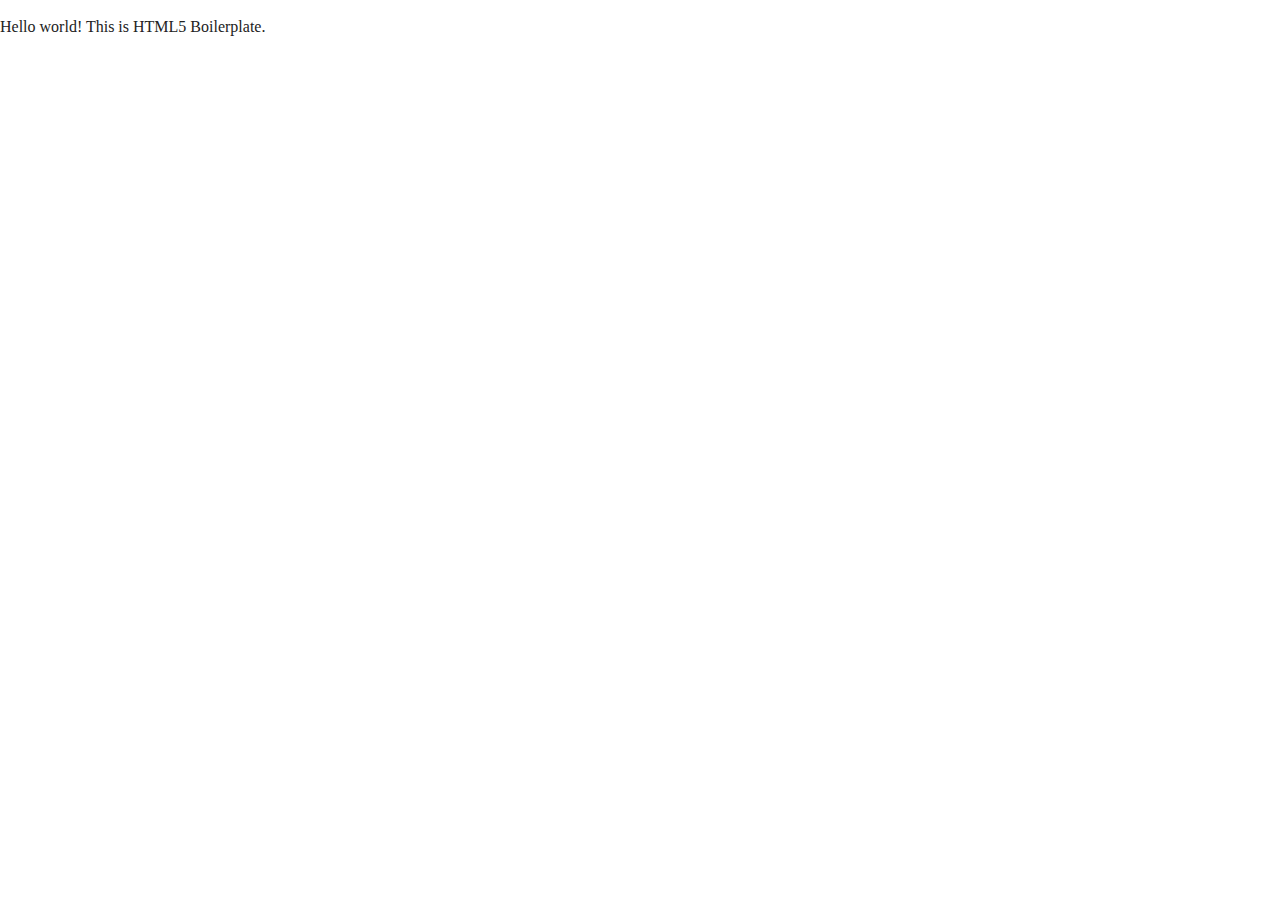
==== index.html @ d0cfb5a5 "Uploading all files" ====
<!doctype html>
<html class="no-js" lang="">

<head>
  <meta charset="utf-8">
  <meta http-equiv="x-ua-compatible" content="ie=edge">
  <title></title>
  <meta name="description" content="">
  <meta name="viewport" content="width=device-width, initial-scale=1, shrink-to-fit=no">

  <link rel="manifest" href="site.webmanifest">
  <link rel="apple-touch-icon" href="icon.png">
  <!-- Place favicon.ico in the root directory -->

  <link rel="stylesheet" href="css/normalize.css">
  <link rel="stylesheet" href="css/main.css">
</head>

<body>
  <!--[if lte IE 9]>
    <p class="browserupgrade">You are using an <strong>outdated</strong> browser. Please <a href="https://browsehappy.com/">upgrade your browser</a> to improve your experience and security.</p>
  <![endif]-->

  <!-- Add your site or application content here -->
  <p>Hello world! This is HTML5 Boilerplate.</p>
  <script src="js/vendor/modernizr-3.6.0.min.js"></script>
  <script src="https://code.jquery.com/jquery-3.3.1.min.js" integrity="sha256-FgpCb/KJQlLNfOu91ta32o/NMZxltwRo8QtmkMRdAu8=" crossorigin="anonymous"></script>
  <script>window.jQuery || document.write('<script src="js/vendor/jquery-3.3.1.min.js"><\/script>')</script>
  <script src="js/plugins.js"></script>
  <script src="js/main.js"></script>

  <!-- Google Analytics: change UA-XXXXX-Y to be your site's ID. -->
  <script>
    window.ga = function () { ga.q.push(arguments) }; ga.q = []; ga.l = +new Date;
    ga('create', 'UA-XXXXX-Y', 'auto'); ga('send', 'pageview')
  </script>
  <script src="https://www.google-analytics.com/analytics.js" async defer></script>
</body>

</html>
---- css/main.css ----
/*! HTML5 Boilerplate v6.1.0 | MIT License | https://html5boilerplate.com/ */

/*
 * What follows is the result of much research on cross-browser styling.
 * Credit left inline and big thanks to Nicolas Gallagher, Jonathan Neal,
 * Kroc Camen, and the H5BP dev community and team.
 */

/* ==========================================================================
   Base styles: opinionated defaults
   ========================================================================== */

html {
    color: #222;
    font-size: 1em;
    line-height: 1.4;
}

/*
 * Remove text-shadow in selection highlight:
 * https://twitter.com/miketaylr/status/12228805301
 *
 * Vendor-prefixed and regular ::selection selectors cannot be combined:
 * https://stackoverflow.com/a/16982510/7133471
 *
 * Customize the background color to match your design.
 */

::-moz-selection {
    background: #b3d4fc;
    text-shadow: none;
}

::selection {
    background: #b3d4fc;
    text-shadow: none;
}

/*
 * A better looking default horizontal rule
 */

hr {
    display: block;
    height: 1px;
    border: 0;
    border-top: 1px solid #ccc;
    margin: 1em 0;
    padding: 0;
}

/*
 * Remove the gap between audio, canvas, iframes,
 * images, videos and the bottom of their containers:
 * https://github.com/h5bp/html5-boilerplate/issues/440
 */

audio,
canvas,
iframe,
img,
svg,
video {
    vertical-align: middle;
}

/*
 * Remove default fieldset styles.
 */

fieldset {
    border: 0;
    margin: 0;
    padding: 0;
}

/*
 * Allow only vertical resizing of textareas.
 */

textarea {
    resize: vertical;
}

/* ==========================================================================
   Browser Upgrade Prompt
   ========================================================================== */

.browserupgrade {
    margin: 0.2em 0;
    background: #ccc;
    color: #000;
    padding: 0.2em 0;
}

/* ==========================================================================
   Author's custom styles
   ========================================================================== */

















/* ==========================================================================
   Helper classes
   ========================================================================== */

/*
 * Hide visually and from screen readers
 */

.hidden {
    display: none !important;
}

/*
 * Hide only visually, but have it available for screen readers:
 * https://snook.ca/archives/html_and_css/hiding-content-for-accessibility
 *
 * 1. For long content, line feeds are not interpreted as spaces and small width
 *    causes content to wrap 1 word per line:
 *    https://medium.com/@jessebeach/beware-smushed-off-screen-accessible-text-5952a4c2cbfe
 */

.visuallyhidden {
    border: 0;
    clip: rect(0 0 0 0);
    height: 1px;
    margin: -1px;
    overflow: hidden;
    padding: 0;
    position: absolute;
    width: 1px;
    white-space: nowrap; /* 1 */
}

/*
 * Extends the .visuallyhidden class to allow the element
 * to be focusable when navigated to via the keyboard:
 * https://www.drupal.org/node/897638
 */

.visuallyhidden.focusable:active,
.visuallyhidden.focusable:focus {
    clip: auto;
    height: auto;
    margin: 0;
    overflow: visible;
    position: static;
    width: auto;
    white-space: inherit;
}

/*
 * Hide visually and from screen readers, but maintain layout
 */

.invisible {
    visibility: hidden;
}

/*
 * Clearfix: contain floats
 *
 * For modern browsers
 * 1. The space content is one way to avoid an Opera bug when the
 *    `contenteditable` attribute is included anywhere else in the document.
 *    Otherwise it causes space to appear at the top and bottom of elements
 *    that receive the `clearfix` class.
 * 2. The use of `table` rather than `block` is only necessary if using
 *    `:before` to contain the top-margins of child elements.
 */

.clearfix:before,
.clearfix:after {
    content: " "; /* 1 */
    display: table; /* 2 */
}

.clearfix:after {
    clear: both;
}

/* ==========================================================================
   EXAMPLE Media Queries for Responsive Design.
   These examples override the primary ('mobile first') styles.
   Modify as content requires.
   ========================================================================== */

@media only screen and (min-width: 35em) {
    /* Style adjustments for viewports that meet the condition */
}

@media print,
       (-webkit-min-device-pixel-ratio: 1.25),
       (min-resolution: 1.25dppx),
       (min-resolution: 120dpi) {
    /* Style adjustments for high resolution devices */
}

/* ==========================================================================
   Print styles.
   Inlined to avoid the additional HTTP request:
   https://www.phpied.com/delay-loading-your-print-css/
   ========================================================================== */

@media print {
    *,
    *:before,
    *:after {
        background: transparent !important;
        color: #000 !important; /* Black prints faster */
        -webkit-box-shadow: none !important;
        box-shadow: none !important;
        text-shadow: none !important;
    }

    a,
    a:visited {
        text-decoration: underline;
    }

    a[href]:after {
        content: " (" attr(href) ")";
    }

    abbr[title]:after {
        content: " (" attr(title) ")";
    }

    /*
     * Don't show links that are fragment identifiers,
     * or use the `javascript:` pseudo protocol
     */

    a[href^="#"]:after,
    a[href^="javascript:"]:after {
        content: "";
    }

    pre {
        white-space: pre-wrap !important;
    }
    pre,
    blockquote {
        border: 1px solid #999;
        page-break-inside: avoid;
    }

    /*
     * Printing Tables:
     * http://css-discuss.incutio.com/wiki/Printing_Tables
     */

    thead {
        display: table-header-group;
    }

    tr,
    img {
        page-break-inside: avoid;
    }

    p,
    h2,
    h3 {
        orphans: 3;
        widows: 3;
    }

    h2,
    h3 {
        page-break-after: avoid;
    }
}
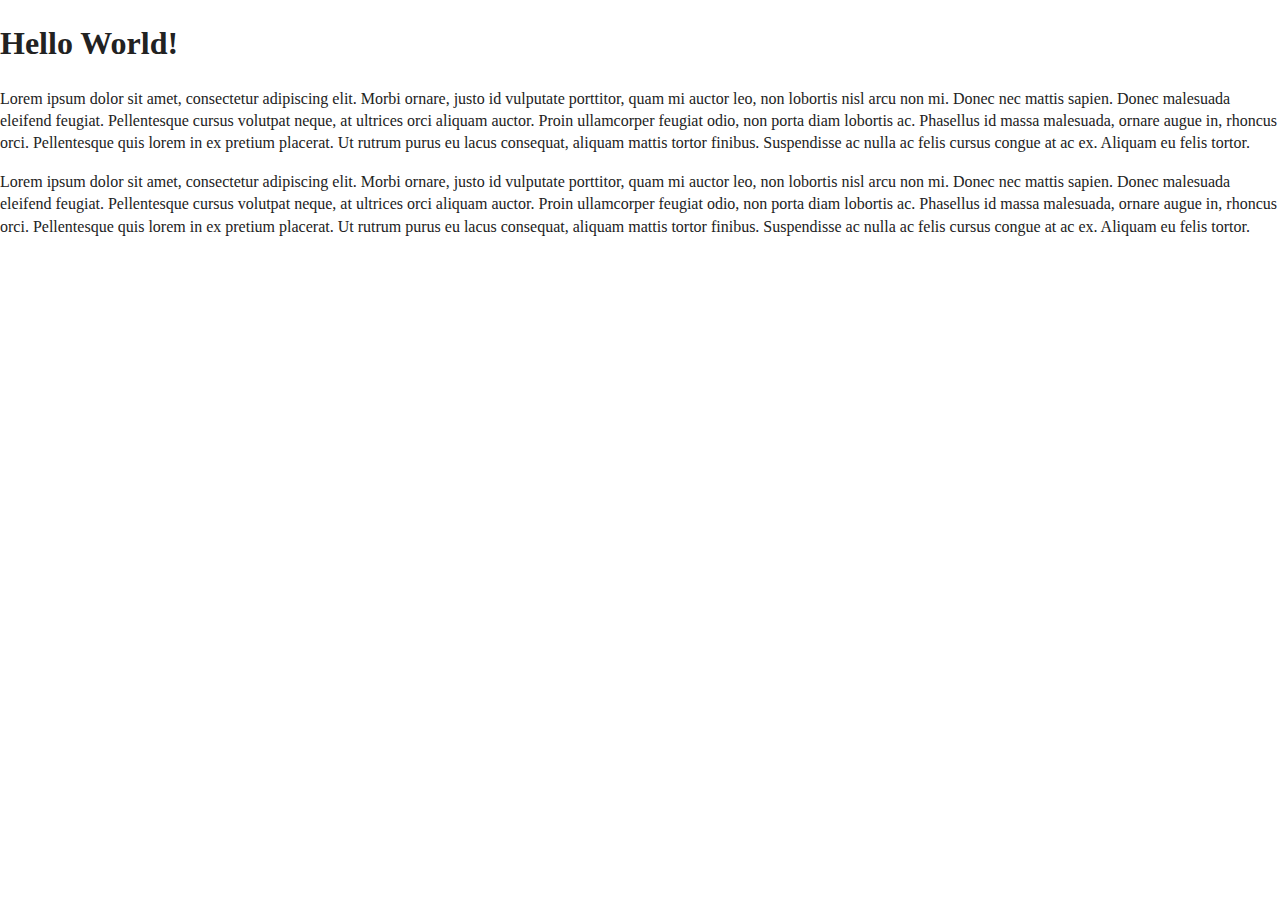
==== commit 5e3faa0c: "First Responsive Exercises" ====
--- a/index.html
+++ b/index.html
@@ -9,7 +9,6 @@
   <meta name="viewport" content="width=device-width, initial-scale=1, shrink-to-fit=no">
 
   <link rel="manifest" href="site.webmanifest">
-  <link rel="apple-touch-icon" href="icon.png">
   <!-- Place favicon.ico in the root directory -->
 
   <link rel="stylesheet" href="css/normalize.css">
@@ -22,7 +21,19 @@
   <![endif]-->
 
   <!-- Add your site or application content here -->
-  <p>Hello world! This is HTML5 Boilerplate.</p>
+
+<section class="MainContent">
+
+  <div class="HeroContent">
+    <h1>Hello World!</h1>
+    <p>Lorem ipsum dolor sit amet, consectetur adipiscing elit. Morbi ornare, justo id vulputate porttitor, quam mi auctor leo, non lobortis nisl arcu non mi. Donec nec mattis sapien. Donec malesuada eleifend feugiat. Pellentesque cursus volutpat neque, at ultrices orci aliquam auctor. <span class="boldme">Proin ullamcorper feugiat odio, non porta diam lobortis ac. </span>Phasellus id massa malesuada, ornare augue in, rhoncus orci. Pellentesque quis lorem in ex pretium placerat. Ut rutrum purus eu lacus consequat, aliquam mattis tortor finibus. Suspendisse ac nulla ac felis cursus congue at ac ex. Aliquam eu felis tortor.</p>
+
+    <p>Lorem ipsum dolor sit amet, consectetur adipiscing elit. Morbi ornare, justo id vulputate porttitor, quam mi auctor leo, non lobortis nisl arcu non mi. Donec nec mattis sapien. <span class="italicizeme">Donec malesuada eleifend feugiat.</span> Pellentesque cursus volutpat neque, at ultrices orci aliquam auctor. Proin ullamcorper feugiat odio, non porta diam lobortis ac. Phasellus id massa malesuada, ornare augue in, rhoncus orci. Pellentesque quis lorem in ex pretium placerat. Ut rutrum purus eu lacus consequat, aliquam mattis tortor finibus. Suspendisse ac nulla ac felis cursus congue at ac ex. Aliquam eu felis tortor.</p>
+  </div>
+
+</section>
+
+
   <script src="js/vendor/modernizr-3.6.0.min.js"></script>
   <script src="https://code.jquery.com/jquery-3.3.1.min.js" integrity="sha256-FgpCb/KJQlLNfOu91ta32o/NMZxltwRo8QtmkMRdAu8=" crossorigin="anonymous"></script>
   <script>window.jQuery || document.write('<script src="js/vendor/jquery-3.3.1.min.js"><\/script>')</script>
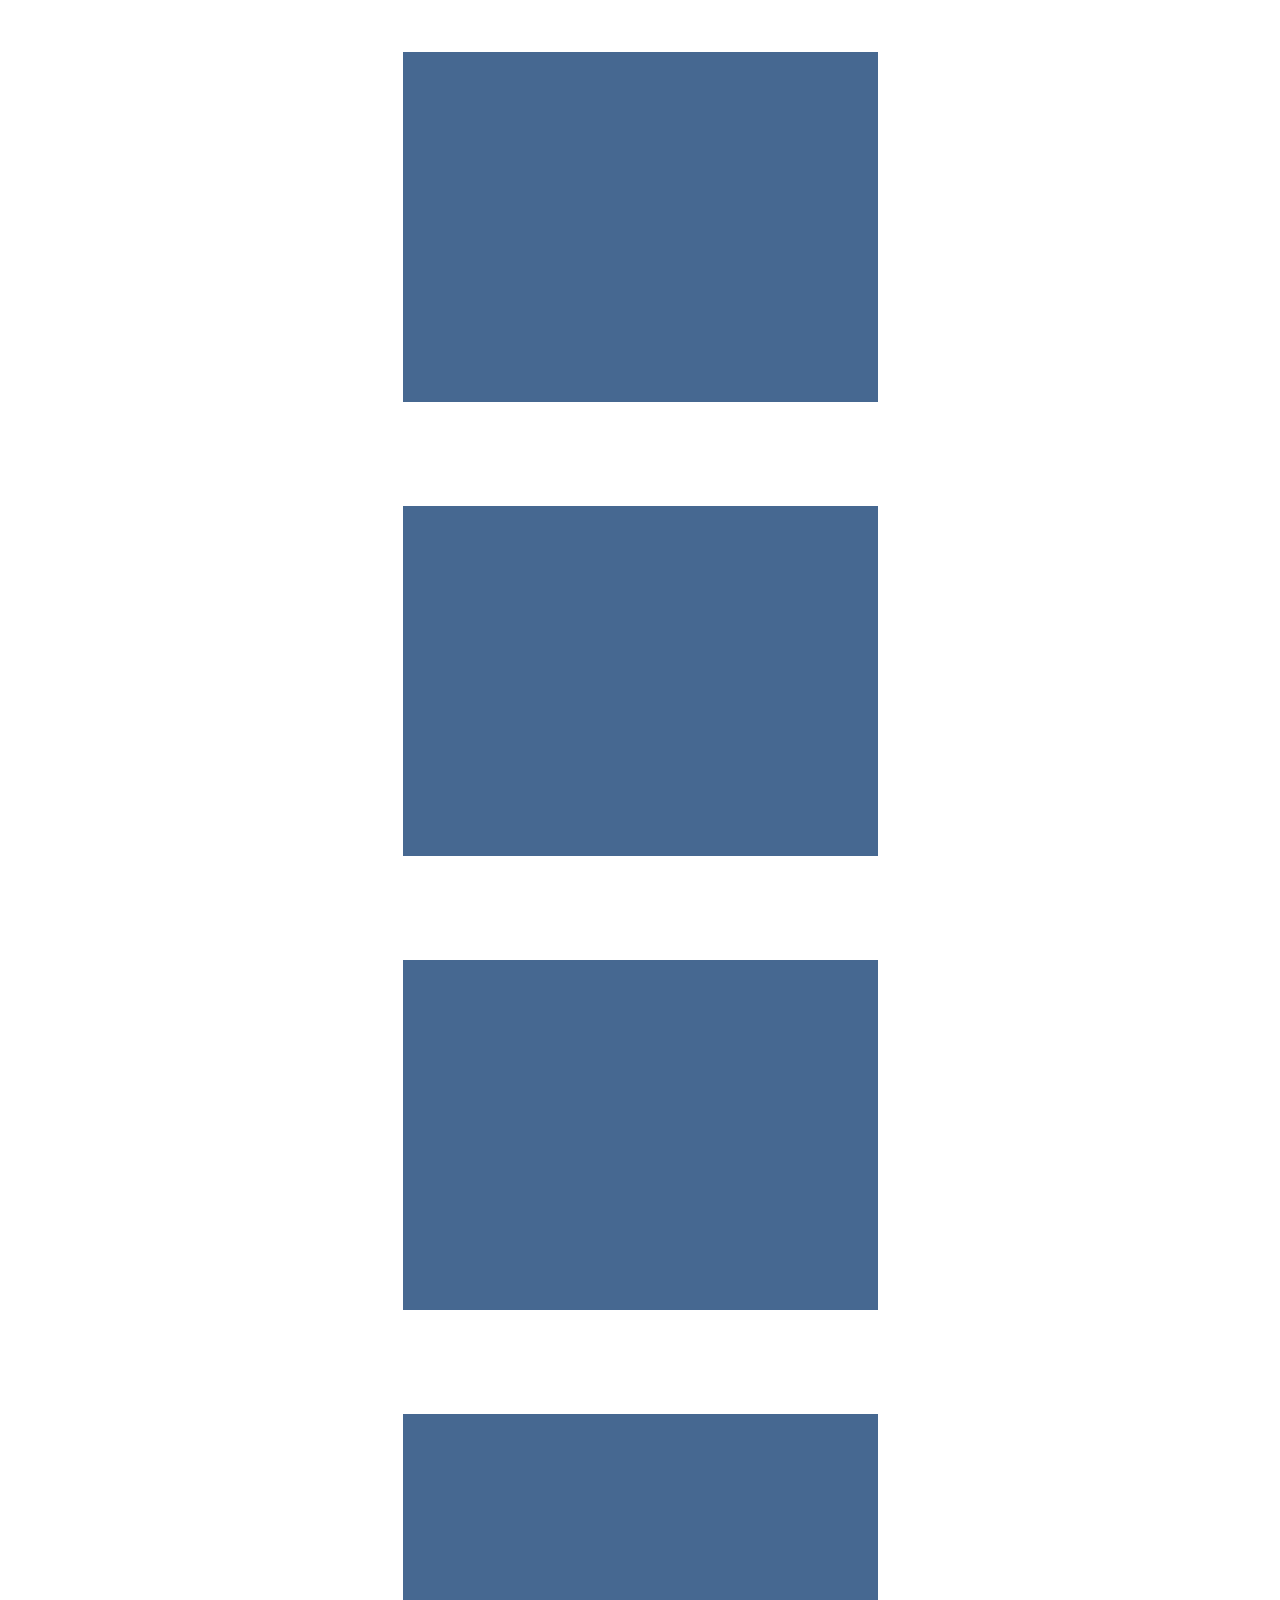
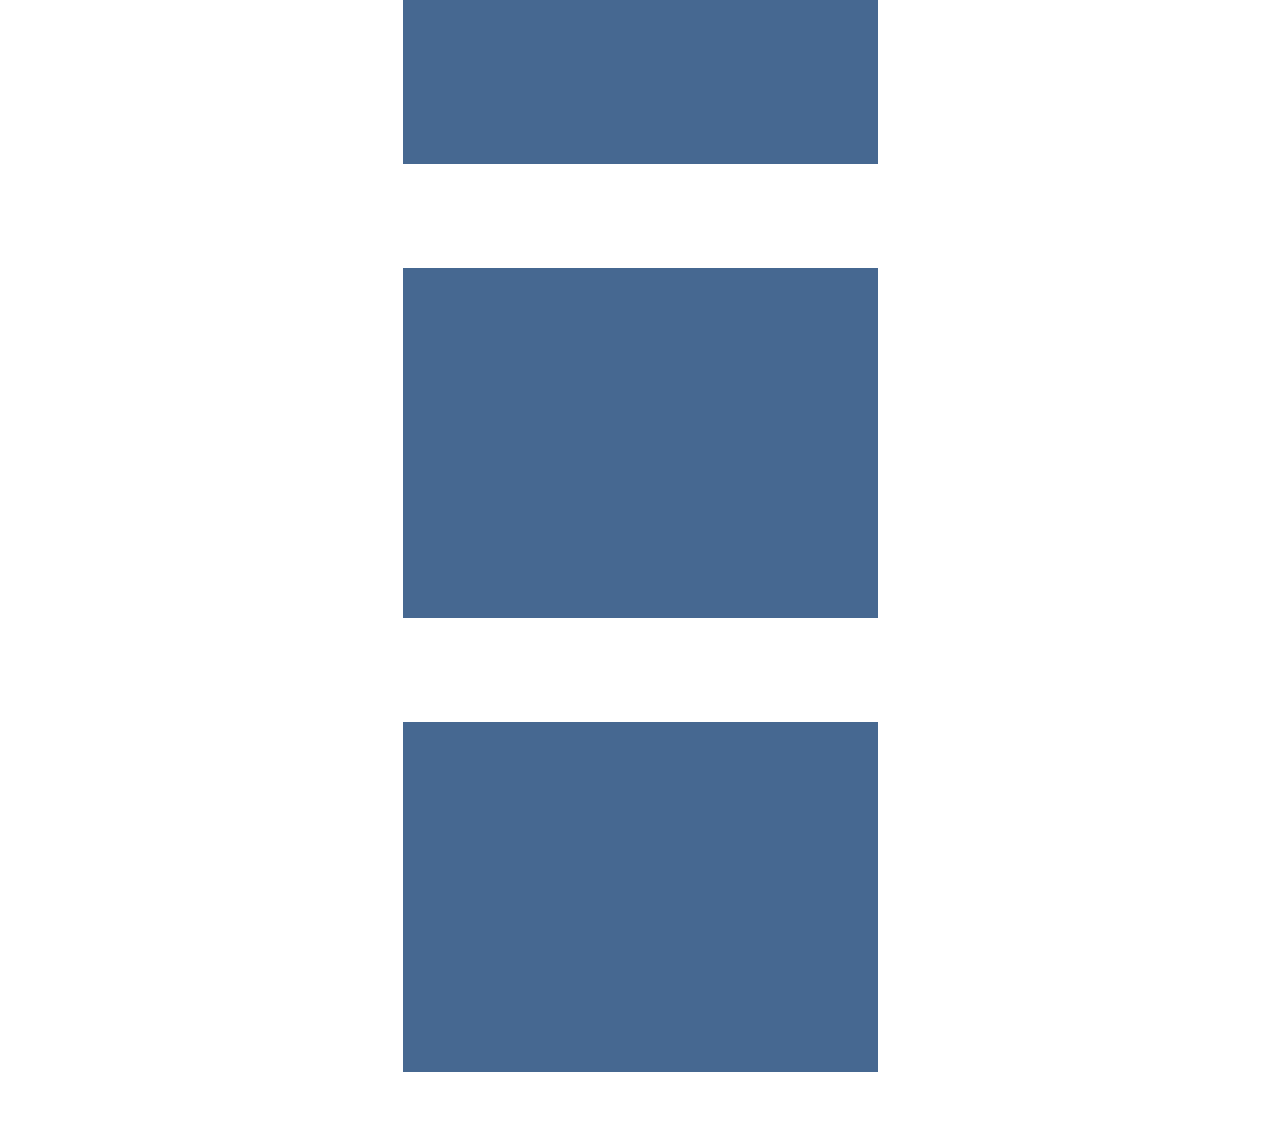
==== commit 9063aa2e: "Added Class Files" ====
--- a/index.html
+++ b/index.html
@@ -25,10 +25,12 @@
 <section class="MainContent">
 
   <div class="HeroContent">
-    <h1>Hello World!</h1>
-    <p>Lorem ipsum dolor sit amet, consectetur adipiscing elit. Morbi ornare, justo id vulputate porttitor, quam mi auctor leo, non lobortis nisl arcu non mi. Donec nec mattis sapien. Donec malesuada eleifend feugiat. Pellentesque cursus volutpat neque, at ultrices orci aliquam auctor. <span class="boldme">Proin ullamcorper feugiat odio, non porta diam lobortis ac. </span>Phasellus id massa malesuada, ornare augue in, rhoncus orci. Pellentesque quis lorem in ex pretium placerat. Ut rutrum purus eu lacus consequat, aliquam mattis tortor finibus. Suspendisse ac nulla ac felis cursus congue at ac ex. Aliquam eu felis tortor.</p>
-
-    <p>Lorem ipsum dolor sit amet, consectetur adipiscing elit. Morbi ornare, justo id vulputate porttitor, quam mi auctor leo, non lobortis nisl arcu non mi. Donec nec mattis sapien. <span class="italicizeme">Donec malesuada eleifend feugiat.</span> Pellentesque cursus volutpat neque, at ultrices orci aliquam auctor. Proin ullamcorper feugiat odio, non porta diam lobortis ac. Phasellus id massa malesuada, ornare augue in, rhoncus orci. Pellentesque quis lorem in ex pretium placerat. Ut rutrum purus eu lacus consequat, aliquam mattis tortor finibus. Suspendisse ac nulla ac felis cursus congue at ac ex. Aliquam eu felis tortor.</p>
+    <div class="CoolBox"></div>
+    <div class="CoolBox"></div>
+    <div class="CoolBox"></div>
+    <div class="CoolBox"></div>
+    <div class="CoolBox"></div>
+    <div class="CoolBox"></div>
   </div>
 
 </section>
--- a/css/main.css
+++ b/css/main.css
@@ -97,14 +97,22 @@
    Author's custom styles
    ========================================================================== */
 
-
-
-
-
-
-
-
-
+.MainContent{
+  width: 100%;
+  height: 100%;
+  position: relative;
+}
+
+.HeroContent{
+  display: flex;
+  justify-content: center;
+  align-items: center;
+  margin: 0 auto;
+}
+
+.CoolBox{
+
+}
 
 
 
@@ -199,8 +207,68 @@
    Modify as content requires.
    ========================================================================== */
 
-@media only screen and (min-width: 35em) {
+@media (max-width: 1440px) and (min-width: 769px){
     /* Style adjustments for viewports that meet the condition */
+
+    .HeroContent{
+      display: flex;
+      justify-content: center;
+      align-items: center;
+      margin: 0 auto;
+      flex-wrap: wrap;
+      flex-direction: row;
+      width: 100%;
+    }
+
+.CoolBox{
+  width: 475px;
+  height: 350px;
+  background-color: #466891;
+  margin: 52px 93px 52px 93px;
+}
+}
+
+@media (max-width: 768px) and (min-width: 376px) {
+    /* Style adjustments for viewports that meet the condition */
+
+    .HeroContent{
+      display: flex;
+      justify-content: center;
+      align-items: center;
+      margin: 0 auto;
+      flex-wrap: wrap;
+      flex-direction: row;
+      width: 100%;
+    }
+
+.CoolBox{
+  width: 185px;
+  height: 190px;
+  background-color: #da4a4a;
+  margin: 32px;
+}
+}
+
+@media (max-width: 375px) and (min-width: 0px) {
+    /* Style adjustments for viewports that meet the condition */
+
+    .HeroContent{
+      display: flex;
+      justify-content: center;
+      align-items: center;
+      margin: 0 auto;
+  
+      flex-direction: column;
+      width: 80%;
+    }
+
+.CoolBox{
+  width: 228px;
+  height: 190px;
+  background-color: #4db199;
+  margin: 54px;
+}
+
 }
 
 @media print,
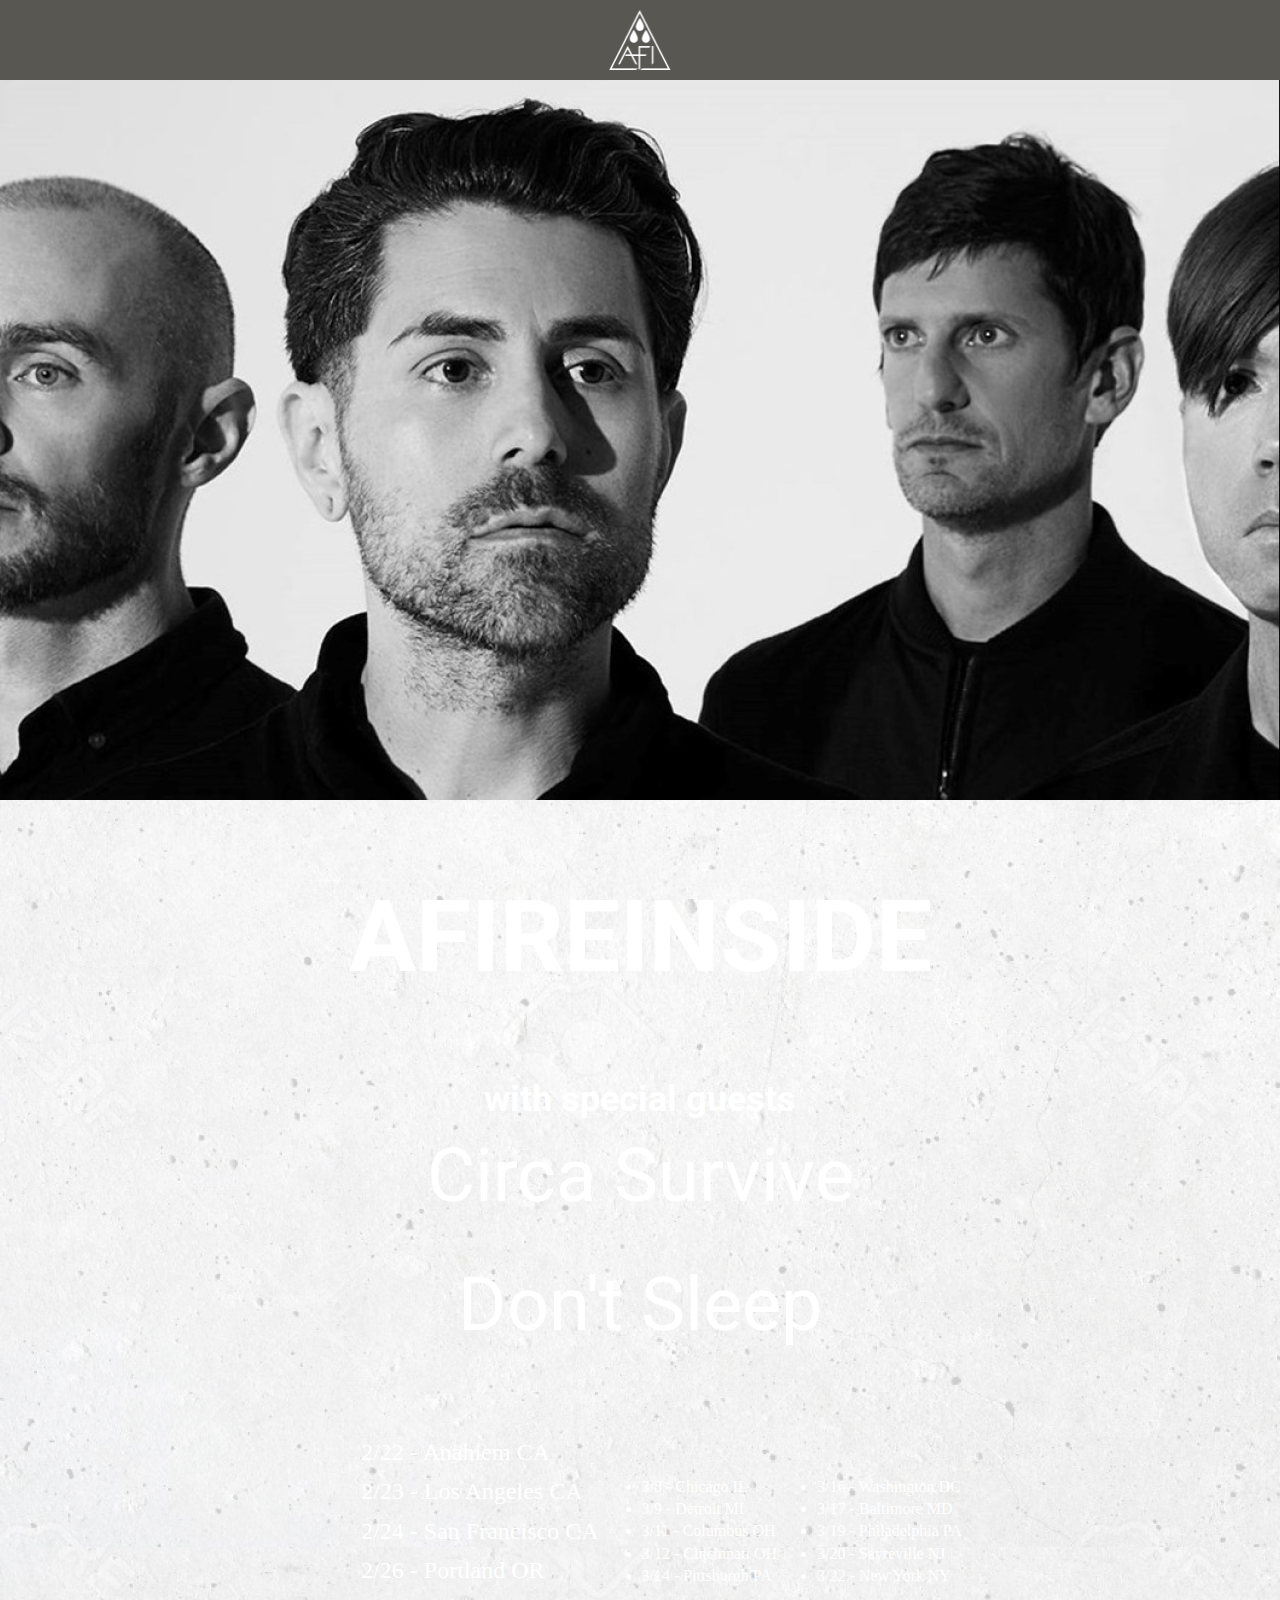
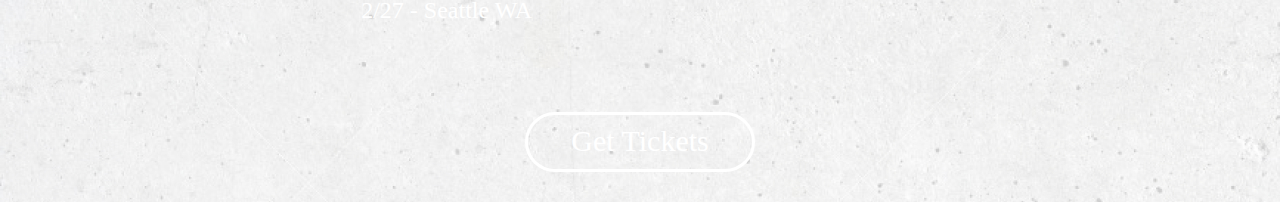
==== commit ad8e1793: "2/6/19 Band Project" ====
--- a/index.html
+++ b/index.html
@@ -15,22 +15,61 @@
   <link rel="stylesheet" href="css/main.css">
 </head>
 
-<body>
+<body class="concrete_overlay">
   <!--[if lte IE 9]>
     <p class="browserupgrade">You are using an <strong>outdated</strong> browser. Please <a href="https://browsehappy.com/">upgrade your browser</a> to improve your experience and security.</p>
   <![endif]-->
 
   <!-- Add your site or application content here -->
 
-<section class="MainContent">
+<header>
+<img src="img/afilogo.png" alt="A Fire Inside Logo" class="header_logo">
+</header>
 
-  <div class="HeroContent">
-    <div class="CoolBox"></div>
-    <div class="CoolBox"></div>
-    <div class="CoolBox"></div>
-    <div class="CoolBox"></div>
-    <div class="CoolBox"></div>
-    <div class="CoolBox"></div>
+<section class="HeroSection">
+
+</section>
+
+<section class="Concert_Details">
+  <div class="Lineup">
+    <h1>afireinside</h1>
+    <p>with special guests</p>
+    <h2>Circa Survive</h2>
+    <h2>Don't Sleep</h2>
+  </div>
+
+  <div class="Concert_Dates">
+    <div class="Dates">
+      <ul>
+        <li>2/22 - Anahiem CA</li>
+        <li>2/23 - Los Angeles CA</li>
+        <li>2/24 - San Francisco CA</li>
+        <li>2/26 - Portland OR</li>
+        <li>2/27 - Seattle WA</li>
+      </ul>
+    </div>
+
+    <div class="Dates">
+      <li>3/8 - Chicago IL</li>
+      <li>3/9 - Detroit MI</li>
+      <li>3/11 - Columbus OH</li>
+      <li>3/12 - Cincinnati OH</li>
+      <li>3/14 - Pittsburgh PA</li>
+    </div>
+
+    <div class="Dates">
+      <li>3/16 - Washington DC</li>
+      <li>3/17 - Baltimore MD</li>
+      <li>3/19 - Philadelphia PA</li>
+      <li>3/20 - Sayreville NJ</li>
+      <li>3/22 - New York NY</li>
+    </div>
+  </div>
+
+  <div class="Tickets">
+<a href="https://ticketmaster.com" title="Ticketmaster">
+  <button>Get Tickets</button>
+</a>
   </div>
 
 </section>
--- a/css/main.css
+++ b/css/main.css
@@ -9,6 +9,8 @@
 /* ==========================================================================
    Base styles: opinionated defaults
    ========================================================================== */
+
+@import url('https://fonts.googleapis.com/css?family=Roboto:400,500,700,900');
 
 html {
     color: #222;
@@ -97,29 +99,141 @@
    Author's custom styles
    ========================================================================== */
 
-.MainContent{
+/* Global Body Styles */
+
+body{
+  background-color: #585752
+  font-family: 'Roboto', sans-serif;
+}
+
+.concrete_overlay{
+background-image: url('../img/Textured_Background.jpg');
+background-repeat: repeat;
+}
+
+/* Header */
+
+header{
+  background-color: #585752;
   width: 100%;
-  height: 100%;
-  position: relative;
-}
-
-.HeroContent{
+  height: 80px;
   display: flex;
   justify-content: center;
   align-items: center;
   margin: 0 auto;
 }
 
-.CoolBox{
-
-}
-
-
-
-
-
-
-
+.header_logo{
+
+  width: 62.7px;
+  height: auto;
+}
+
+/* Hero Section Style */
+
+.HeroSection{
+  background-image: url('../img/AFI_hero.jpg');
+  width: 100%;
+  height: 720px;
+  background-position: center;
+  background-size: cover;
+  background-repeat: no-repeat;
+  overflow: hidden;
+}
+
+/* Concert Details Section */
+
+.Concert_Details{
+  width: 100%;
+  display: flex;
+  justify-content: center;
+  align-items: center;
+  margin: 0 auto;
+  flex-direction: column;
+}
+
+.Lineup{
+  display: flex;
+  justify-content: center;
+  align-items: center;
+  margin: 0 auto;
+  color: #fff;
+  flex-direction: column;
+  font-family: 'Roboto', sans-serif;
+}
+
+.Lineup h1{
+  font-size: 100px;
+  text-transform: uppercase;
+}
+
+.Lineup p{
+  font-size: 36px;
+  font-weight: 700;
+  margin: 0;
+}
+
+.Lineup h2{
+  font-size: 74px;
+  font-weight: 400;
+  margin: 0 0 25px 0
+}
+
+.Concert_Dates{
+  width: 90%;
+  display: flex;
+  justify-content: center;
+  align-items: center;
+  margin: 0 auto;
+  padding: 15px;
+  color: #fff;
+}
+
+.Dates{
+  margin: 20px;
+  font-weight: 500;
+}
+
+.Dates ul{
+  list-style: none;
+}
+
+.Dates ul li{
+  padding: 3px;
+  font-size: 24px;
+}
+
+/* Tickets */
+
+.Tickets{
+  width: 100%;
+  display: flex;
+  justify-content: center;
+  align-items: center;
+  margin: 0 auto;
+}
+
+.Tickets button{
+  width: 230px;
+  height: 60px;
+  border: 3px solid #fff;
+  border-radius: 35px;
+  background-color: rgba(0,0,0,0);
+  margin: 30px;
+  color: #fff;
+}
+
+.Tickets button:hover{
+  border: 3px solid #f89500;
+  color: #f89500;
+  cursor: pointer;
+}
+
+.Tickets a{
+  color: #fff;
+  font-weight: 900;
+  font-size: 30px;
+}
 
 /* ==========================================================================
    Helper classes
@@ -207,69 +321,38 @@
    Modify as content requires.
    ========================================================================== */
 
-@media (max-width: 1440px) and (min-width: 769px){
+@media screen and (max-width: 1280px){
     /* Style adjustments for viewports that meet the condition */
 
-    .HeroContent{
-      display: flex;
-      justify-content: center;
-      align-items: center;
-      margin: 0 auto;
-      flex-wrap: wrap;
-      flex-direction: row;
-      width: 100%;
-    }
-
-.CoolBox{
-  width: 475px;
-  height: 350px;
-  background-color: #466891;
-  margin: 52px 93px 52px 93px;
-}
-}
-
-@media (max-width: 768px) and (min-width: 376px) {
+
+}
+
+@media screen and (max-width: 1024px) {
     /* Style adjustments for viewports that meet the condition */
 
-    .HeroContent{
-      display: flex;
-      justify-content: center;
-      align-items: center;
-      margin: 0 auto;
-      flex-wrap: wrap;
-      flex-direction: row;
-      width: 100%;
-    }
-
-.CoolBox{
-  width: 185px;
-  height: 190px;
-  background-color: #da4a4a;
-  margin: 32px;
-}
-}
-
-@media (max-width: 375px) and (min-width: 0px) {
+
+}
+
+@media screen and (max-width: 768px) {
     /* Style adjustments for viewports that meet the condition */
 
-    .HeroContent{
-      display: flex;
-      justify-content: center;
-      align-items: center;
-      margin: 0 auto;
-  
-      flex-direction: column;
-      width: 80%;
-    }
-
-.CoolBox{
-  width: 228px;
-  height: 190px;
-  background-color: #4db199;
-  margin: 54px;
-}
-
-}
+    header{
+      height: 100px;
+    }
+
+    .header_logo{
+      width: 80px;
+    }
+
+
+}
+
+@media screen and (max-width: 360px) {
+    /* Style adjustments for viewports that meet the condition */
+
+
+}
+
 
 @media print,
        (-webkit-min-device-pixel-ratio: 1.25),
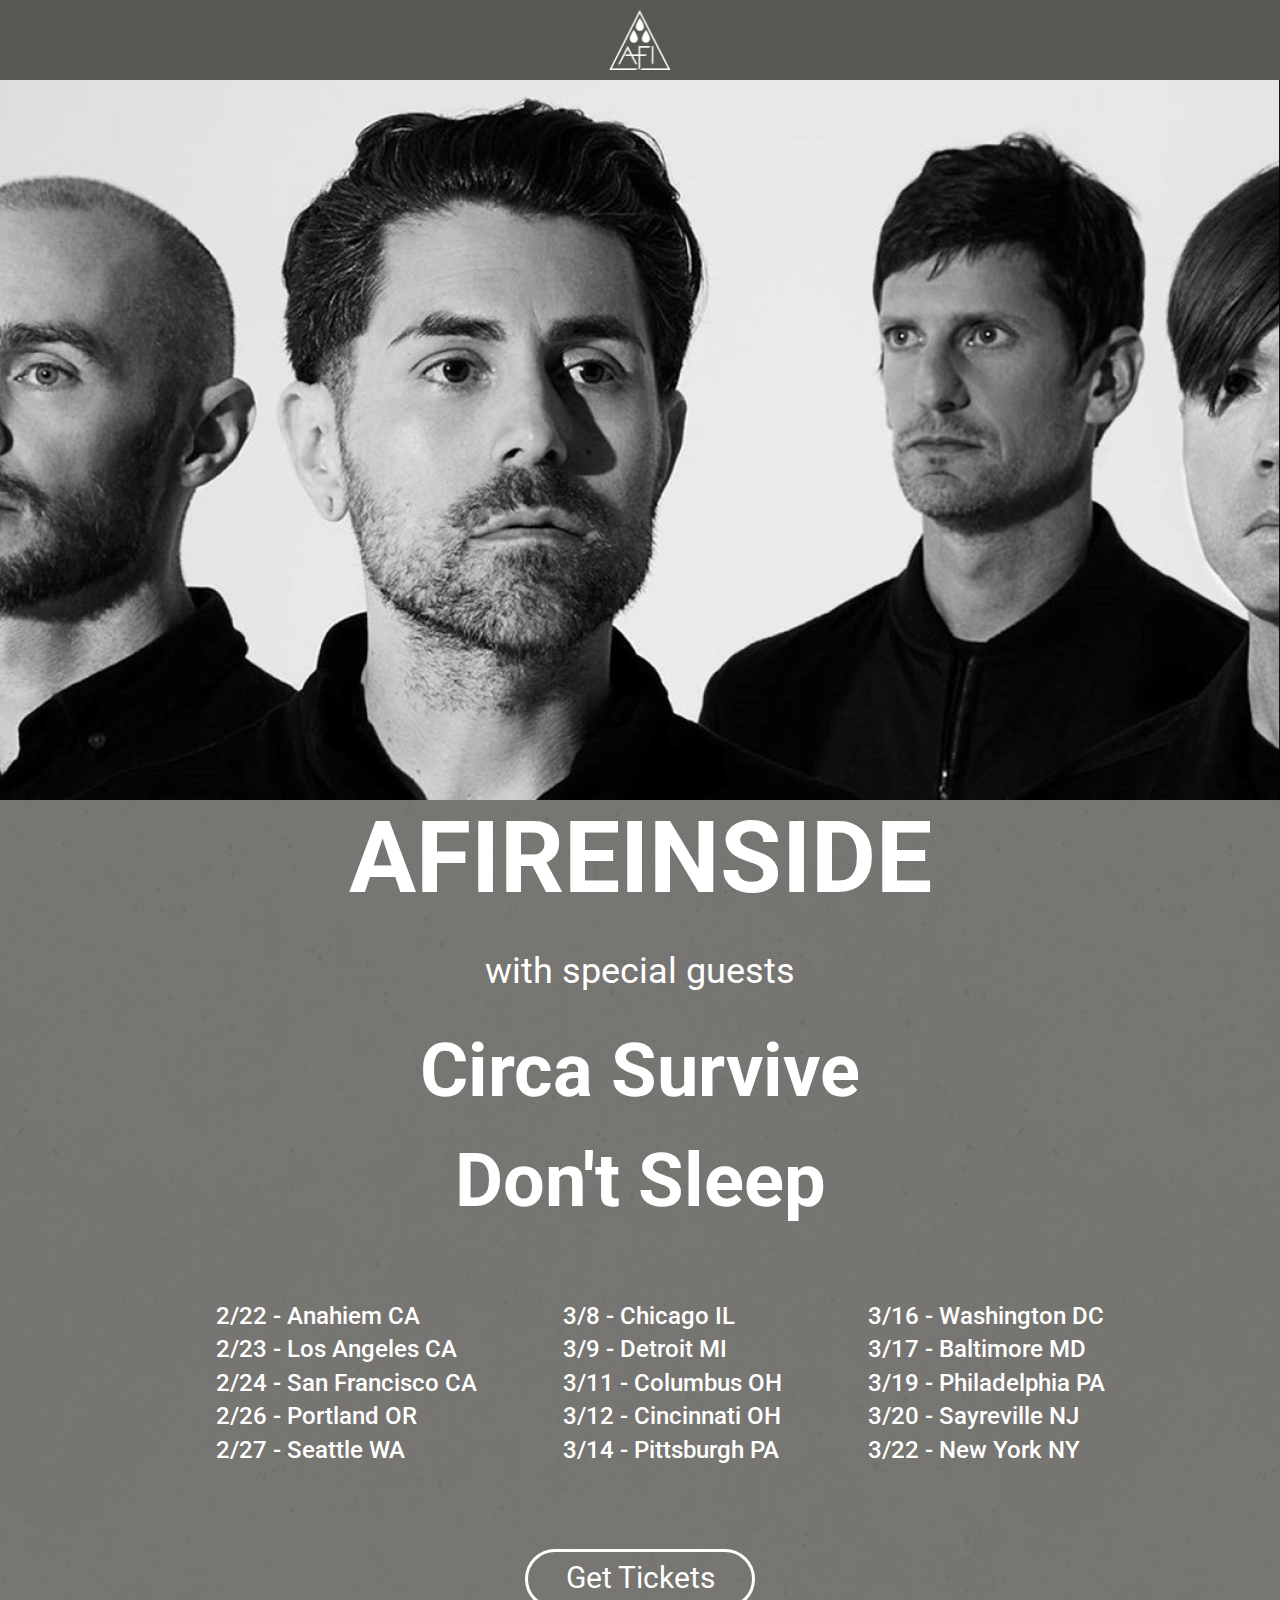
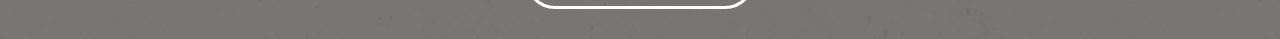
==== commit e138dc1d: "Final Show Poster" ====
--- a/index.html
+++ b/index.html
@@ -11,8 +11,8 @@
   <link rel="manifest" href="site.webmanifest">
   <!-- Place favicon.ico in the root directory -->
 
+  <link rel="stylesheet" href="css/main.css">
   <link rel="stylesheet" href="css/normalize.css">
-  <link rel="stylesheet" href="css/main.css">
 </head>
 
 <body class="concrete_overlay">
@@ -22,71 +22,71 @@
 
   <!-- Add your site or application content here -->
 
-<header>
-<img src="img/afilogo.png" alt="A Fire Inside Logo" class="header_logo">
-</header>
+ <header>
+   <img src="img/afilogo.png" alt="A Fire Inside Logo" class="header_logo">
+ </header>
 
-<section class="HeroSection">
+ <section class="HeroSection">
 
-</section>
+ </section>
 
-<section class="Concert_Details">
-  <div class="Lineup">
-    <h1>afireinside</h1>
-    <p>with special guests</p>
-    <h2>Circa Survive</h2>
-    <h2>Don't Sleep</h2>
-  </div>
+ <section class="Concert_Details">
 
-  <div class="Concert_Dates">
-    <div class="Dates">
-      <ul>
-        <li>2/22 - Anahiem CA</li>
-        <li>2/23 - Los Angeles CA</li>
-        <li>2/24 - San Francisco CA</li>
-        <li>2/26 - Portland OR</li>
-        <li>2/27 - Seattle WA</li>
-      </ul>
-    </div>
+   <div class="Lineup">
+     <h1>afireinside</h1>
+     <p>with special guests</p>
+     <h2>Circa Survive</h2>
+     <h2>Don't Sleep</h2>
+   </div>
 
-    <div class="Dates">
-      <li>3/8 - Chicago IL</li>
-      <li>3/9 - Detroit MI</li>
-      <li>3/11 - Columbus OH</li>
-      <li>3/12 - Cincinnati OH</li>
-      <li>3/14 - Pittsburgh PA</li>
-    </div>
+   <div class="Concert_Dates">
+     <div class="Dates">
+       <ul>
+         <li>2/22 - Anahiem CA</li>
+         <li>2/23 - Los Angeles CA</li>
+         <li>2/24 - San Francisco CA</li>
+         <li>2/26 - Portland OR</li>
+         <li>2/27 - Seattle WA</li>
+       </ul>
+     </div>
 
-    <div class="Dates">
-      <li>3/16 - Washington DC</li>
-      <li>3/17 - Baltimore MD</li>
-      <li>3/19 - Philadelphia PA</li>
-      <li>3/20 - Sayreville NJ</li>
-      <li>3/22 - New York NY</li>
-    </div>
-  </div>
+     <div class="Dates">
+       <ul>
+         <li>3/8 - Chicago IL</li>
+         <li>3/9 - Detroit MI</li>
+         <li>3/11 - Columbus OH</li>
+         <li>3/12 - Cincinnati OH</li>
+         <li>3/14 - Pittsburgh PA</li>
+       </ul>
+     </div>
 
-  <div class="Tickets">
-<a href="https://ticketmaster.com" title="Ticketmaster">
-  <button>Get Tickets</button>
-</a>
-  </div>
+     <div class="Dates">
+       <ul>
+         <li>3/16 - Washington DC</li>
+         <li>3/17 - Baltimore MD</li>
+         <li>3/19 - Philadelphia PA</li>
+         <li>3/20 - Sayreville NJ</li>
+         <li>3/22 - New York NY</li>
+       </ul>
+     </div>
+   </div>
 
-</section>
+   <div class="Tickets">
+     <a href="https://ticketmaster.com" title="Ticketmaster">
+        <button>Get Tickets</button>
+     </a>
+   </div>
+
+ </section>
 
 
+  <!-- Add all of your scripts below-->
   <script src="js/vendor/modernizr-3.6.0.min.js"></script>
   <script src="https://code.jquery.com/jquery-3.3.1.min.js" integrity="sha256-FgpCb/KJQlLNfOu91ta32o/NMZxltwRo8QtmkMRdAu8=" crossorigin="anonymous"></script>
   <script>window.jQuery || document.write('<script src="js/vendor/jquery-3.3.1.min.js"><\/script>')</script>
   <script src="js/plugins.js"></script>
   <script src="js/main.js"></script>
 
-  <!-- Google Analytics: change UA-XXXXX-Y to be your site's ID. -->
-  <script>
-    window.ga = function () { ga.q.push(arguments) }; ga.q = []; ga.l = +new Date;
-    ga('create', 'UA-XXXXX-Y', 'auto'); ga('send', 'pageview')
-  </script>
-  <script src="https://www.google-analytics.com/analytics.js" async defer></script>
 </body>
 
 </html>
--- a/css/main.css
+++ b/css/main.css
@@ -10,6 +10,7 @@
    Base styles: opinionated defaults
    ========================================================================== */
 
+@import url('https://fonts.googleapis.com/css?family=Raleway:400,700');
 @import url('https://fonts.googleapis.com/css?family=Roboto:400,500,700,900');
 
 html {
@@ -102,13 +103,14 @@
 /* Global Body Styles */
 
 body{
-  background-color: #585752
-  font-family: 'Roboto', sans-serif;
+background-color: #585752;
+font-family: 'Roboto', sans-serif;
 }
 
 .concrete_overlay{
-background-image: url('../img/Textured_Background.jpg');
-background-repeat: repeat;
+  background-image: url('../img/Textured_Background.png');
+  background-repeat: repeat;
+  width: 100%;
 }
 
 /* Header */
@@ -124,12 +126,11 @@
 }
 
 .header_logo{
-
   width: 62.7px;
   height: auto;
 }
 
-/* Hero Section Style */
+/* Hero Section Styles */
 
 .HeroSection{
   background-image: url('../img/AFI_hero.jpg');
@@ -141,7 +142,7 @@
   overflow: hidden;
 }
 
-/* Concert Details Section */
+/* Concent Details Section */
 
 .Concert_Details{
   width: 100%;
@@ -159,24 +160,24 @@
   margin: 0 auto;
   color: #fff;
   flex-direction: column;
-  font-family: 'Roboto', sans-serif;
 }
 
 .Lineup h1{
   font-size: 100px;
   text-transform: uppercase;
+  font-weight: 700;
+  margin: 0;
 }
 
 .Lineup p{
   font-size: 36px;
+  font-weight: 400;
+}
+
+.Lineup h2 {
+  font-size: 74px;
   font-weight: 700;
-  margin: 0;
-}
-
-.Lineup h2{
-  font-size: 74px;
-  font-weight: 400;
-  margin: 0 0 25px 0
+  margin: 0 0 25px 0;
 }
 
 .Concert_Dates{
@@ -200,7 +201,7 @@
 
 .Dates ul li{
   padding: 3px;
-  font-size: 24px;
+  font-size: 24px
 }
 
 /* Tickets */
@@ -221,12 +222,12 @@
   background-color: rgba(0,0,0,0);
   margin: 30px;
   color: #fff;
+  cursor: pointer;
 }
 
 .Tickets button:hover{
-  border: 3px solid #f89500;
-  color: #f89500;
-  cursor: pointer;
+  border: 3px solid #F89500;
+  color: #F89500;
 }
 
 .Tickets a{
@@ -234,6 +235,20 @@
   font-weight: 900;
   font-size: 30px;
 }
+
+
+
+
+
+
+
+
+
+
+
+
+
+
 
 /* ==========================================================================
    Helper classes
@@ -321,8 +336,9 @@
    Modify as content requires.
    ========================================================================== */
 
-@media screen and (max-width: 1280px){
+@media screen and (max-width: 1280px) {
     /* Style adjustments for viewports that meet the condition */
+
 
 
 }
@@ -344,15 +360,78 @@
       width: 80px;
     }
 
+    .HeroSection{
+      height: 432px;
+    }
+
+    .Concert_Dates{
+      width: 95%;
+      display: flex;
+      justify-content: center;
+      align-items: center;
+      margin: 0 auto;
+      padding: 10px;
+      color: #fff;
+    }
+
+    .Dates{
+      waidth: 100%;
+      margin: 0;
+    }
+
+.Dates ul li{
+  font-size: 15px;
+}
+
 
 }
 
 @media screen and (max-width: 360px) {
     /* Style adjustments for viewports that meet the condition */
 
-
-}
-
+    header{
+      height: 100px;
+    }
+
+    .HeroSection{
+      height: 202px;
+      margin-bottom: 20px;
+    }
+
+    .Lineup h1{
+      font-size: 50px;
+    }
+
+    .Lineup p{
+      font-size: 14px;
+    }
+
+    .Lineup h2 {
+      font-size: 30px;
+    }
+
+    .Concert_Dates{
+      flex-direction: column;
+    }
+
+.Dates{
+  width: 100%;
+  display: flex;
+  justify-content: center;
+  align-items: center;
+  margin: auto;
+  padding: 0;
+}
+
+.Dates ul{
+  padding: 0;
+}
+
+.Dates ul li{
+text-align: center;
+}
+
+}
 
 @media print,
        (-webkit-min-device-pixel-ratio: 1.25),
